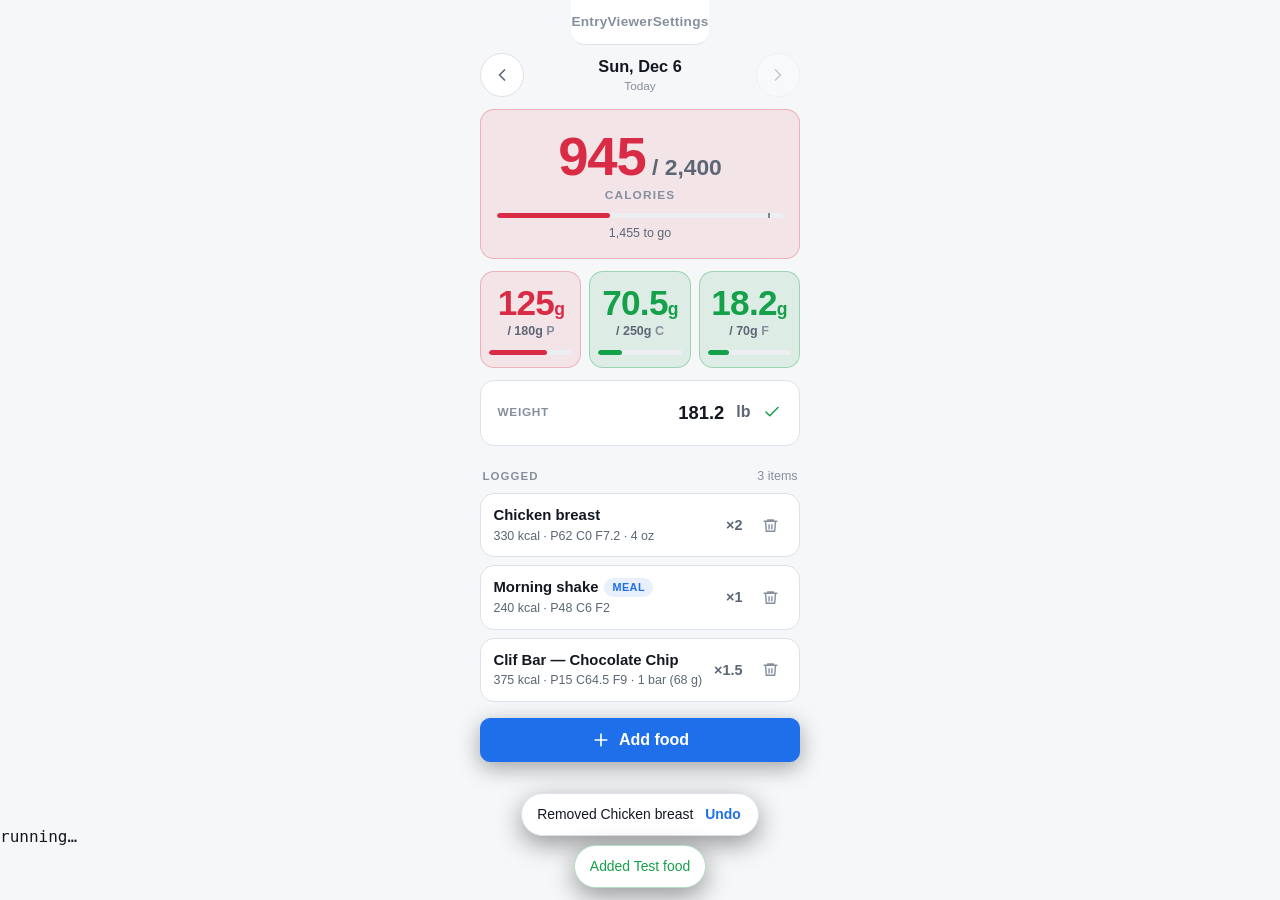
==== test/harness/index.html @ cbd040f3 "v1" ====
<!doctype html>
<html lang="en">
<head>
<meta charset="utf-8">
<title>Macro Tracker — UI harness</title>
<link rel="stylesheet" href="../../css/app.css">
<script type="importmap">
{ "imports": {
    "/js/firebase.js": "/test/harness/mock-firebase.js",
    "/js/store.js":    "/test/harness/mock-store.js"
} }
</script>
</head>
<body>
<div id="app"><main id="view" class="view"></main>
  <nav id="tabbar" class="tabbar">
    <a class="tab" href="#/entry" data-tab="entry"><span>Entry</span></a>
    <a class="tab" href="#/viewer" data-tab="viewer"><span>Viewer</span></a>
    <a class="tab" href="#/settings" data-tab="settings"><span>Settings</span></a>
  </nav>
</div>
<div id="sheet-root"></div>
<div id="toast-root" class="toast-root"></div>
<pre id="report">running…</pre>

<script type="module">
const errors = [];
addEventListener('error', (e) => errors.push(`error: ${e.message} @ ${e.filename}:${e.lineno}`));
addEventListener('unhandledrejection', (e) => errors.push(`unhandled rejection: ${e.reason?.message || e.reason}`));
const origErr = console.error;
console.error = (...a) => { errors.push('console.error: ' + a.map(String).join(' ')); origErr(...a); };

const results = [];
const check = (name, fn) => {
  try { const v = fn(); results.push(`${v ? 'PASS' : 'FAIL'}  ${name}`); return v; }
  catch (err) { results.push(`FAIL  ${name} — threw: ${err.message}`); return false; }
};
const sleep = (ms) => new Promise((r) => setTimeout(r, ms));

const { setState, getState } = await import('../../js/state.js');
const mockStore = await import('/js/store.js');

setState({
  user: { uid: 'test-uid', email: 'you@example.com', providerData: [{ providerId: 'google.com' }] },
  profile: mockStore.blankProfile(),
  dayKey: (await import('../../js/dates.js')).localDayKey(new Date(), 'America/Chicago'),
  today: { date: 'x', weightLb: 182.4, entries: mockStore.ENTRIES,
           totals: (await import('../../js/macros.js')).sumEntries(mockStore.ENTRIES) },
  foods: mockStore.FOODS, meals: mockStore.MEALS, ready: true, pending: false,
});

const view = document.getElementById('view');
const text = () => view.textContent.replace(/\s+/g, ' ');

/* ---------------- Entry page ---------------- */
const entry = (await import('../../js/ui/entryPage.js')).render(view);
await sleep(120);
check('entry: renders the calorie total (945)', () => text().includes('945'));
check('entry: shows the calorie target alongside it', () => text().includes('/ 2,400'));
check('entry: shows protein total 125g', () => /125(\.0)?g/.test(text()));
check('entry: shows protein target', () => text().includes('180g'));
check('entry: shows carb target', () => text().includes('250g'));
check('entry: shows fat target', () => text().includes('70g'));
check('entry: protein under target is red', () =>
  view.querySelectorAll('.macro-tile')[0].className.includes('goal-miss'));
check('entry: carbs under ceiling is green', () =>
  view.querySelectorAll('.macro-tile')[1].className.includes('goal-hit'));
check('entry: calories outside band is red', () =>
  view.querySelector('.kcal-card').className.includes('goal-miss'));
check('entry: weight input prefilled', () => view.querySelector('#weight-in').value === '182.4');
check('entry: all three items listed', () => view.querySelectorAll('.entry').length === 3);
check('entry: meal-sourced item carries a chip', () => !!view.querySelector('.entry .chip'));
check('entry: newest item is first', () =>
  view.querySelectorAll('.entry .name')[0].textContent.includes('Chicken'));
check('entry: Add food button present', () => !!view.querySelector('.addbar button'));

/* deleting an item calls the store */
view.querySelector('.entry .del').click();
await sleep(150);
check('entry: delete calls removeEntry', () => mockStore.calls.some((c) => c.name === 'removeEntry'));
check('entry: delete offers an Undo', () => document.querySelector('#toast-root button')?.textContent === 'Undo');

/* weight edit debounces then saves */
const w = view.querySelector('#weight-in');
w.value = '181.2'; w.dispatchEvent(new Event('input')); w.dispatchEvent(new Event('blur'));
await sleep(200);
check('entry: weight edit calls setWeight', () => mockStore.calls.some((c) => c.name === 'setWeight' && c.args[2] === 181.2));

/* ---------------- Add-food sheet ---------------- */
const { openAddFood } = await import('../../js/ui/addFoodSheet.js');
const sheet = openAddFood();
await sleep(80);
const sheetText = () => document.querySelector('.sheet').textContent.replace(/\s+/g, ' ');
check('sheet: opens with four tabs', () => document.querySelectorAll('.sheet .tabs button').length === 4);
check('sheet: Recent is the default tab', () =>
  document.querySelector('.sheet .tabs button[aria-selected="true"]')?.textContent === 'Recent');
check('sheet: lists saved foods', () => sheetText().includes('Clif Bar'));

document.querySelectorAll('.sheet .tabs button')[3].click();   // Manual
await sleep(60);
check('sheet: manual tab has the four macro fields', () =>
  document.querySelectorAll('.sheet .macro-inputs input').length === 4);
check('sheet: manual tab has the Atwater button', () => sheetText().includes('4P + 4C + 9F'));

/* the kJ warning must fire */
const [mp, mc, mf, mk] = document.querySelectorAll('.sheet .macro-inputs input');
mp.value = '10'; mc.value = '43'; mf.value = '6'; mk.value = '1160';
mk.dispatchEvent(new Event('input'));
await sleep(40);
check('sheet: flags a kilojoule figure', () =>
  !document.querySelector('.sheet .alert-warn').hidden &&
  document.querySelector('.sheet .alert-warn').textContent.includes('kilojoules'));

/* manual -> confirm -> add */
document.querySelector('.sheet input[type=text]').value = 'Test food';
mk.value = '266'; mk.dispatchEvent(new Event('input'));
document.querySelector('.sheet-foot button').click();
await sleep(80);
check('sheet: confirm screen shows a servings stepper', () => !!document.querySelector('.sheet .stepper'));
check('sheet: confirm screen previews the macros', () => !!document.querySelector('.sheet .preview'));
document.querySelectorAll('.sheet .quick button')[2].click();   // 1.5 servings
await sleep(40);
check('sheet: 1.5 servings scales calories to 399', () =>
  document.querySelector('.sheet .preview').textContent.includes('399'));
document.querySelector('.sheet-foot button').click();
await sleep(120);
check('sheet: adding calls addEntry with 1.5 servings', () => {
  const c = mockStore.calls.findLast((x) => x.name === 'addEntry');
  return c && c.args[2].servings === 1.5 && c.args[2].kcal === 266;
});
check('sheet: closes after adding', () => !document.querySelector('.sheet'));

/* ---------------- Meals ---------------- */
const sheet2 = openAddFood();
await sleep(60);
document.querySelectorAll('.sheet .tabs button')[2].click();    // Meals
await sleep(60);
check('meals: saved meal listed with totals', () => sheetText().includes('Morning shake') && sheetText().includes('240'));
document.querySelector('.sheet .list-row button').click();
await sleep(120);
check('meals: adding a meal is ONE write of all items', () => {
  const c = mockStore.calls.findLast((x) => x.name === 'addEntries');
  return c && c.args[2].length === 1 && c.args[2][0].servings === 2 && c.args[2][0].mealId === 'm_1';
});

const { openMealEditor } = await import('../../js/ui/mealEditor.js');
openMealEditor(mockStore.MEALS[0]);
await sleep(80);
check('meal editor: loads the meal name', () => document.querySelector('.sheet input[type=text]').value === 'Morning shake');
check('meal editor: shows meal totals', () => document.querySelector('.sheet .preview').textContent.includes('240'));
document.querySelectorAll('.sheet .stepper button')[1].click();  // +0.25
await sleep(40);
check('meal editor: bumping servings recomputes totals', () =>
  document.querySelector('.sheet .preview').textContent.includes('270'));
document.querySelector('.sheet-foot .btn-primary').click();
await sleep(100);
check('meal editor: save calls saveMeal', () => mockStore.calls.some((c) => c.name === 'saveMeal'));

entry.destroy();

/* ---------------- Viewer ---------------- */
location.hash = '#/viewer';
const viewer = (await import('../../js/ui/viewerPage.js')).render(view);
await sleep(2500);   // Chart.js comes from a CDN
check('viewer: range selector has five options', () => view.querySelectorAll('.segmented button').length === 5);
check('viewer: summary stats rendered', () => view.querySelectorAll('.stat').length >= 4);
check('viewer: three charts drawn', () => view.querySelectorAll('canvas').length === 3);
check('viewer: canvases have real pixels', () =>
  Array.from(view.querySelectorAll('canvas')).every((c) => c.width > 10 && c.height > 10));
check('viewer: weight change stat present', () => text().includes('Weight change') || text().includes('Latest weight'));
view.querySelectorAll('.segmented button')[3].click();   // 1y -> forces weekly aggregation
await sleep(2000);
check('viewer: long range aggregates into buckets', () => text().includes('averaged per'));
view.querySelectorAll('.segmented button')[1].click();   // back to 30d
await sleep(2000);
check('viewer: shows the fitted trend rate', () => text().includes('lb/mo'));
check('viewer: shows the target rate stat', () => text().includes('Target rate') && text().includes('-2 lb/mo'));
viewer.destroy();
check('viewer: destroy tears down chart instances', () => true);

/* ---------------- Settings ---------------- */
location.hash = '#/settings';
const settings = (await import('../../js/ui/settingsPage.js')).render(view);
await sleep(200);
check('settings: four target inputs', () => view.querySelectorAll('.card input[type=number]').length >= 4);
check('settings: goal-mode selects present', () => view.querySelectorAll('.card select').length === 4);
check('settings: shows the user id', () => text().includes('test-uid'));
check('settings: offers to set a password', () => text().includes('Set a password'));
check('settings: has a timezone field', () => text().includes('Timezone'));
check('settings: has the weight-goal target', () => text().includes('Target change') && text().includes('lb/mo'));
const gainIn = Array.from(view.querySelectorAll('input[type=number]')).find(i => i.value === '-2');
check('settings: target-gain input prefilled from profile', () => !!gainIn);
if (gainIn) { gainIn.value = '1.5'; gainIn.dispatchEvent(new Event('input')); }
await sleep(900);
check('settings: editing target gain saves it', () =>
  mockStore.calls.some((c) => c.name === 'saveProfile' && c.args[1]?.targetGainLbPerMonth === 1.5));
check('settings: has an export button', () => text().includes('Export everything'));
const tgt = view.querySelector('.card input[type=number]');
tgt.value = '2500'; tgt.dispatchEvent(new Event('input'));
await sleep(900);
check('settings: editing a target saves it', () =>
  mockStore.calls.some((c) => c.name === 'saveProfile' && c.args[1]?.targets?.kcal === 2500));
settings.destroy();

/* ---------------- report ---------------- */
const failed = results.filter((r) => r.startsWith('FAIL'));
const report = [
  ...results,
  '',
  `${results.length - failed.length} passed, ${failed.length} failed`,
  errors.length ? '\nRUNTIME ERRORS:\n' + errors.join('\n') : '\nno runtime errors',
].join('\n');
document.getElementById('report').textContent = report;
document.title = failed.length || errors.length ? 'HARNESS-FAIL' : 'HARNESS-OK';
</script>
</body>
</html>
---- css/app.css ----
/* ============================================================
   Macro Tracker — app.css
   Mobile-first. Dark by default, light when the OS asks for it.
   ============================================================ */

:root {
  --bg:        #0f1115;
  --bg-raise:  #171a21;
  --bg-sunken: #0b0d11;
  --line:      #262b35;
  --line-soft: #1d222b;
  --text:      #e8ecf2;
  --text-dim:  #9aa4b2;
  --text-faint:#6b7382;

  --good:      #22c55e;
  --good-bg:   rgba(34, 197, 94, 0.13);
  --good-line: rgba(34, 197, 94, 0.38);
  --bad:       #f0475f;
  --bad-bg:    rgba(240, 71, 95, 0.12);
  --bad-line:  rgba(240, 71, 95, 0.34);

  --accent:    #3884ff;
  --accent-bg: rgba(56, 132, 255, 0.14);
  --warn:      #f5a524;

  --p-color:   #22c55e;
  --c-color:   #3884ff;
  --f-color:   #f5a524;

  --radius:    14px;
  --radius-sm: 10px;
  --pad:       16px;
  --tap:       44px;

  --safe-b: env(safe-area-inset-bottom, 0px);
  --safe-t: env(safe-area-inset-top, 0px);
  --tabbar-h: calc(56px + var(--safe-b));

  color-scheme: dark;
}

@media (prefers-color-scheme: light) {
  :root {
    --bg:        #f6f7f9;
    --bg-raise:  #ffffff;
    --bg-sunken: #eceef2;
    --line:      #dde1e8;
    --line-soft: #e8ebf0;
    --text:      #131720;
    --text-dim:  #5c6675;
    --text-faint:#868f9d;
    --good:      #15a04a;
    --good-bg:   rgba(21, 160, 74, 0.11);
    --good-line: rgba(21, 160, 74, 0.32);
    --bad:       #d92b45;
    --bad-bg:    rgba(217, 43, 69, 0.09);
    --bad-line:  rgba(217, 43, 69, 0.28);
    --accent:    #1f6feb;
    --accent-bg: rgba(31, 111, 235, 0.10);
    --p-color:   #15a04a;
    --c-color:   #1f6feb;
    --f-color:   #c77700;
    color-scheme: light;
  }
}

*, *::before, *::after { box-sizing: border-box; }

html, body {
  margin: 0;
  padding: 0;
  background: var(--bg);
  color: var(--text);
  font-family: -apple-system, BlinkMacSystemFont, "Segoe UI", Roboto, Helvetica, Arial, sans-serif;
  font-size: 16px;
  line-height: 1.4;
  -webkit-font-smoothing: antialiased;
  -webkit-text-size-adjust: 100%;
}

body {
  min-height: 100dvh;
  overscroll-behavior-y: contain;
}

button, input, select, textarea {
  font: inherit;
  font-size: 16px;               /* < 16px makes iOS zoom on focus */
  color: inherit;
  font-family: inherit;
}

button { touch-action: manipulation; cursor: pointer; }

a { color: var(--accent); text-decoration: none; }

h1, h2, h3, p { margin: 0; }

svg { fill: none; stroke: currentColor; stroke-width: 2; stroke-linecap: round; stroke-linejoin: round; }

.tnum { font-variant-numeric: tabular-nums; }

[hidden] { display: none !important; }

/* ---------- boot ---------- */

.boot {
  position: fixed; inset: 0;
  display: flex; flex-direction: column;
  align-items: center; justify-content: center; gap: 14px;
  background: var(--bg);
  z-index: 200;
}
.boot-spinner {
  width: 26px; height: 26px; border-radius: 50%;
  border: 2.5px solid var(--line);
  border-top-color: var(--accent);
  animation: spin .7s linear infinite;
}
.boot-text { color: var(--text-dim); font-size: 0.9rem; }
@keyframes spin { to { transform: rotate(360deg); } }
@media (prefers-reduced-motion: reduce) { .boot-spinner { animation-duration: 2s; } }

/* ---------- layout ---------- */

.view {
  max-width: 640px;
  margin: 0 auto;
  padding: calc(var(--safe-t) + 8px) var(--pad) calc(var(--tabbar-h) + 24px);
}

.tabbar {
  position: fixed;
  left: 0; right: 0; bottom: 0;
  display: flex;
  background: color-mix(in srgb, var(--bg-raise) 92%, transparent);
  -webkit-backdrop-filter: blur(14px);
  backdrop-filter: blur(14px);
  border-top: 1px solid var(--line);
  padding-bottom: var(--safe-b);
  z-index: 50;
}
.tab {
  flex: 1;
  min-height: var(--tap);
  display: flex; flex-direction: column;
  align-items: center; justify-content: center; gap: 2px;
  padding: 7px 0 8px;
  color: var(--text-faint);
  font-size: 0.68rem;
  font-weight: 600;
  letter-spacing: 0.02em;
  text-decoration: none;
  touch-action: manipulation;
  -webkit-tap-highlight-color: transparent;
}
.tab svg { width: 22px; height: 22px; }
.tab[aria-current="page"] { color: var(--accent); }

@media (min-width: 768px) {
  :root { --tabbar-h: 0px; }
  .tabbar {
    position: sticky; top: 0; bottom: auto;
    max-width: 640px; margin: 0 auto;
    border-top: 0; border-bottom: 1px solid var(--line);
    border-radius: 0 0 var(--radius) var(--radius);
  }
  .tab { flex-direction: row; gap: 8px; font-size: 0.85rem; padding: 12px 0; }
  .view { padding-bottom: 48px; }
  body { display: flex; flex-direction: column; }
  #app { display: flex; flex-direction: column-reverse; }
}

/* ---------- generic pieces ---------- */

.card {
  background: var(--bg-raise);
  border: 1px solid var(--line);
  border-radius: var(--radius);
  padding: var(--pad);
  margin-bottom: 12px;
}

.section-head {
  display: flex; align-items: baseline; justify-content: space-between;
  gap: 10px;
  margin: 22px 2px 8px;
}
.section-head h2 {
  font-size: 0.72rem; font-weight: 700;
  letter-spacing: 0.09em; text-transform: uppercase;
  color: var(--text-faint);
}
.section-head .meta { font-size: 0.78rem; color: var(--text-faint); }

.btn {
  min-height: var(--tap);
  display: inline-flex; align-items: center; justify-content: center; gap: 8px;
  padding: 0 18px;
  border: 1px solid var(--line);
  border-radius: var(--radius-sm);
  background: var(--bg-raise);
  color: var(--text);
  font-weight: 600;
  -webkit-tap-highlight-color: transparent;
}
.btn:active { transform: scale(0.985); }
.btn:disabled { opacity: 0.45; pointer-events: none; }
.btn-primary { background: var(--accent); border-color: var(--accent); color: #fff; }
.btn-danger  { color: var(--bad); border-color: var(--bad-line); background: var(--bad-bg); }
.btn-ghost   { background: transparent; border-color: transparent; color: var(--text-dim); }
.btn-block   { display: flex; width: 100%; }
.btn-sm      { min-height: 34px; padding: 0 12px; font-size: 0.82rem; border-radius: 8px; }

.field { display: block; margin-bottom: 14px; }
.field > span {
  display: block;
  font-size: 0.74rem; font-weight: 700; letter-spacing: 0.06em;
  text-transform: uppercase; color: var(--text-faint);
  margin-bottom: 6px;
}
.field .hint { text-transform: none; letter-spacing: 0; font-weight: 400; font-size: 0.78rem; margin-top: 6px; }

input[type="text"], input[type="email"], input[type="password"],
input[type="number"], input[type="search"], select, textarea {
  width: 100%;
  min-height: var(--tap);
  padding: 10px 12px;
  background: var(--bg-sunken);
  border: 1px solid var(--line);
  border-radius: var(--radius-sm);
  outline: none;
  -webkit-appearance: none;
  appearance: none;
}
select {
  background-image: linear-gradient(45deg, transparent 50%, var(--text-faint) 50%),
                    linear-gradient(135deg, var(--text-faint) 50%, transparent 50%);
  background-position: calc(100% - 17px) 50%, calc(100% - 12px) 50%;
  background-size: 5px 5px, 5px 5px;
  background-repeat: no-repeat;
  padding-right: 34px;
}
input:focus-visible, select:focus-visible, textarea:focus-visible, button:focus-visible, a:focus-visible {
  outline: 2px solid var(--accent);
  outline-offset: 2px;
}
input::placeholder { color: var(--text-faint); }
input[type="number"] { -moz-appearance: textfield; }
input[type="number"]::-webkit-outer-spin-button,
input[type="number"]::-webkit-inner-spin-button { -webkit-appearance: none; margin: 0; }

.row { display: flex; gap: 10px; align-items: center; }
.row-between { display: flex; gap: 10px; align-items: center; justify-content: space-between; }
.grow { flex: 1; min-width: 0; }
.muted { color: var(--text-dim); }
.faint { color: var(--text-faint); }
.small { font-size: 0.82rem; }
.tiny  { font-size: 0.74rem; }
.center { text-align: center; }
.mt  { margin-top: 12px; }
.mt-lg { margin-top: 24px; }
.wrap-anywhere { overflow-wrap: anywhere; }

.empty {
  padding: 28px 18px;
  text-align: center;
  color: var(--text-faint);
  font-size: 0.9rem;
}

.chip {
  display: inline-flex; align-items: center;
  padding: 2px 8px;
  font-size: 0.68rem; font-weight: 700;
  letter-spacing: 0.04em; text-transform: uppercase;
  border-radius: 999px;
  background: var(--accent-bg); color: var(--accent);
}

/* ---------- sign-in ---------- */

.signin {
  max-width: 400px;
  margin: 0 auto;
  padding: max(6vh, 28px) var(--pad) 40px;
}
.signin-logo {
  width: 62px; height: 62px;
  display: block; margin: 0 auto 18px;
  border-radius: 16px;
}
.signin h1 { font-size: 1.5rem; text-align: center; margin-bottom: 6px; }
.signin .sub { text-align: center; color: var(--text-dim); font-size: 0.9rem; margin-bottom: 26px; }
.divider {
  display: flex; align-items: center; gap: 12px;
  color: var(--text-faint); font-size: 0.74rem;
  letter-spacing: 0.08em; text-transform: uppercase;
  margin: 20px 0;
}
.divider::before, .divider::after {
  content: ""; flex: 1; height: 1px; background: var(--line);
}
.alert {
  padding: 11px 13px;
  border-radius: var(--radius-sm);
  font-size: 0.86rem;
  margin-bottom: 14px;
  border: 1px solid var(--bad-line);
  background: var(--bad-bg);
  color: var(--bad);
}
.alert-info { border-color: var(--line); background: var(--bg-raise); color: var(--text-dim); }
.alert-warn { border-color: rgba(245,165,36,.36); background: rgba(245,165,36,.12); color: var(--warn); }

.uid-box {
  display: flex; gap: 8px; align-items: center;
  background: var(--bg-sunken);
  border: 1px solid var(--line);
  border-radius: var(--radius-sm);
  padding: 10px 12px;
  margin: 10px 0;
}
.uid-box code {
  flex: 1; min-width: 0;
  font-family: ui-monospace, SFMono-Regular, Menlo, monospace;
  font-size: 0.78rem;
  overflow-wrap: anywhere;
  user-select: all;
  -webkit-user-select: all;
}

/* ---------- day strip ---------- */

.daystrip {
  display: flex; align-items: center; justify-content: space-between;
  gap: 8px;
  margin-bottom: 12px;
}
.daystrip .day-label { font-weight: 700; font-size: 1.02rem; }
.daystrip .day-sub { font-size: 0.74rem; color: var(--text-faint); }
.daystrip button {
  width: var(--tap); height: var(--tap);
  display: grid; place-items: center;
  border: 1px solid var(--line);
  border-radius: 50%;
  background: var(--bg-raise);
  color: var(--text-dim);
}
.daystrip button:disabled { opacity: 0.3; }
.daystrip .center-btn {
  flex: 1; width: auto; border-radius: var(--radius-sm);
  flex-direction: column; gap: 0;
  border-color: transparent; background: transparent;
  color: var(--text);
}
.daystrip svg { width: 20px; height: 20px; }

/* ---------- macro header ---------- */

.kcal-card { padding: 18px var(--pad) 16px; text-align: center; }
.kcal-value {
  font-size: clamp(2.2rem, 11vw, 3.4rem);
  font-weight: 700;
  line-height: 1.05;
  letter-spacing: -0.02em;
  font-variant-numeric: tabular-nums;
}
.kcal-value .of {
  font-size: 0.42em; font-weight: 600;
  color: var(--text-dim);
  letter-spacing: 0;
}
.kcal-unit {
  font-size: 0.74rem; font-weight: 700;
  letter-spacing: 0.1em; text-transform: uppercase;
  color: var(--text-faint);
  margin-top: 2px;
}
.kcal-note { font-size: 0.78rem; margin-top: 7px; }

.macro-grid {
  display: grid;
  grid-template-columns: repeat(3, 1fr);
  gap: 8px;
  margin-bottom: 12px;
}
.macro-tile {
  background: var(--bg-raise);
  border: 1px solid var(--line);
  border-radius: var(--radius);
  padding: 13px 8px 12px;
  text-align: center;
}
.macro-tile .val {
  font-size: clamp(1.5rem, 8vw, 2.2rem);
  font-weight: 700;
  line-height: 1.05;
  letter-spacing: -0.02em;
  font-variant-numeric: tabular-nums;
}
.macro-tile .target {
  font-size: 0.78rem;
  font-weight: 600;
  color: var(--text-dim);
  font-variant-numeric: tabular-nums;
  margin-top: 1px;
  white-space: nowrap;
}
.macro-tile .target .letter { color: var(--text-faint); font-weight: 700; }

/* goal state — applies to both the kcal card and the macro tiles */
.goal-hit  { border-color: var(--good-line); background: var(--good-bg); }
.goal-hit  .val, .goal-hit .kcal-value { color: var(--good); }
.goal-miss { border-color: var(--bad-line); background: var(--bad-bg); }
.goal-miss .val, .goal-miss .kcal-value { color: var(--bad); }
.goal-hit .bar > i  { background: var(--good); }
.goal-miss .bar > i { background: var(--bad); }

.bar {
  display: block;
  height: 5px;
  margin-top: 9px;
  border-radius: 999px;
  background: var(--bg-sunken);
  overflow: hidden;
  position: relative;
}
.bar > i {
  display: block; height: 100%;
  border-radius: 999px;
  background: var(--text-faint);
  transition: width .22s ease;
}
.bar > u {
  position: absolute; top: -2px; bottom: -2px;
  width: 2px;
  background: var(--text-dim);
  opacity: .75;
}
@media (prefers-reduced-motion: reduce) { .bar > i { transition: none; } }

/* ---------- weight row ---------- */

.weight-card { display: flex; align-items: center; gap: 12px; padding: 10px var(--pad); }
.weight-card label {
  font-size: 0.74rem; font-weight: 700;
  letter-spacing: 0.06em; text-transform: uppercase;
  color: var(--text-faint);
}
.weight-card input {
  width: 100%;
  text-align: right;
  font-size: 1.15rem;
  font-weight: 600;
  font-variant-numeric: tabular-nums;
  background: transparent;
  border: 0;
  padding: 6px 0;
  min-height: var(--tap);
}
.weight-card .unit { color: var(--text-dim); font-weight: 600; }
.save-state { width: 20px; height: 20px; flex: none; color: var(--text-faint); }
.save-state.ok { color: var(--good); }
.save-state.busy { animation: spin 1s linear infinite; }

/* ---------- entry list ---------- */

.entry-list { display: flex; flex-direction: column; gap: 8px; }

.entry {
  display: flex; align-items: center; gap: 12px;
  background: var(--bg-raise);
  border: 1px solid var(--line);
  border-radius: var(--radius);
  padding: 11px 12px;
  width: 100%;
  text-align: left;
  min-height: var(--tap);
}
.entry.selected { border-color: var(--accent); background: var(--accent-bg); }
.entry .thumb {
  width: 38px; height: 38px; flex: none;
  border-radius: 8px;
  object-fit: cover;
  background: var(--bg-sunken);
}
.entry .name {
  font-weight: 600; font-size: 0.93rem;
  display: flex; align-items: center; gap: 6px;
  overflow-wrap: anywhere;
}
.entry .sub {
  font-size: 0.78rem; color: var(--text-dim);
  font-variant-numeric: tabular-nums;
  margin-top: 2px;
}
.entry .servings {
  flex: none;
  font-weight: 700;
  font-variant-numeric: tabular-nums;
  color: var(--text-dim);
  font-size: 0.9rem;
}
.entry .del {
  flex: none;
  width: 32px; height: 32px;
  display: grid; place-items: center;
  border-radius: 8px;
  border: 0; background: transparent;
  color: var(--text-faint);
}
.entry .del svg { width: 17px; height: 17px; }

.pending {
  display: flex; align-items: center; gap: 7px;
  font-size: 0.78rem; color: var(--warn);
  padding: 8px 2px 0;
}
.pending svg { width: 14px; height: 14px; animation: spin 1.6s linear infinite; }

.addbar {
  position: sticky;
  bottom: calc(var(--tabbar-h) + 10px);
  margin-top: 16px;
  z-index: 10;
}
@media (min-width: 768px) { .addbar { bottom: 16px; } }
.addbar .btn { box-shadow: 0 6px 22px rgba(0,0,0,.35); }

/* ---------- viewer ---------- */

.segmented {
  display: flex;
  background: var(--bg-sunken);
  border: 1px solid var(--line);
  border-radius: var(--radius-sm);
  padding: 3px;
  gap: 3px;
  margin-bottom: 14px;
}
.segmented button {
  flex: 1;
  min-height: 36px;
  border: 0; border-radius: 7px;
  background: transparent;
  color: var(--text-dim);
  font-size: 0.83rem; font-weight: 600;
}
.segmented button[aria-pressed="true"] { background: var(--bg-raise); color: var(--text); box-shadow: 0 1px 3px rgba(0,0,0,.25); }

.stat-grid { display: grid; grid-template-columns: repeat(2, 1fr); gap: 8px; }
.stat {
  background: var(--bg-raise);
  border: 1px solid var(--line);
  border-radius: var(--radius-sm);
  padding: 11px 12px;
}
.stat .k {
  font-size: 0.66rem; font-weight: 700;
  letter-spacing: 0.07em; text-transform: uppercase;
  color: var(--text-faint);
}
.stat .v {
  font-size: 1.2rem; font-weight: 700;
  font-variant-numeric: tabular-nums;
  margin-top: 2px;
}
.stat .v.good { color: var(--good); }
.stat .v.bad  { color: var(--bad); }

.chart-wrap {
  position: relative;
  height: clamp(180px, 42vw, 260px);
}
.chart-wrap canvas { max-width: 100%; }

/* ---------- sheet ---------- */

.scrim {
  position: fixed; inset: 0;
  background: rgba(0,0,0,.55);
  -webkit-backdrop-filter: blur(2px);
  backdrop-filter: blur(2px);
  z-index: 100;
  animation: fade .16s ease;
}
@keyframes fade { from { opacity: 0; } }

.sheet {
  position: fixed;
  left: 0; right: 0; bottom: 0;
  max-width: 640px;
  margin: 0 auto;
  max-height: 92dvh;
  display: flex; flex-direction: column;
  background: var(--bg);
  border: 1px solid var(--line);
  border-bottom: 0;
  border-radius: 18px 18px 0 0;
  z-index: 101;
  animation: rise .2s cubic-bezier(.2,.8,.3,1);
  padding-bottom: var(--safe-b);
}
@keyframes rise { from { transform: translateY(14%); opacity: .6; } }
@media (prefers-reduced-motion: reduce) { .sheet, .scrim { animation: none; } }

.sheet-head {
  display: flex; align-items: center; gap: 10px;
  padding: 12px var(--pad);
  border-bottom: 1px solid var(--line-soft);
  flex: none;
}
.sheet-head h2 { font-size: 1.02rem; font-weight: 700; flex: 1; }
.sheet-head .btn-ghost { min-height: 36px; padding: 0 8px; }
.sheet-body {
  overflow-y: auto;
  overscroll-behavior: contain;
  -webkit-overflow-scrolling: touch;
  padding: var(--pad);
  flex: 1;
}
.sheet-foot {
  flex: none;
  padding: 12px var(--pad) 16px;
  border-top: 1px solid var(--line-soft);
  background: var(--bg);
}
.grabber {
  width: 36px; height: 4px;
  border-radius: 999px;
  background: var(--line);
  margin: 8px auto 0;
  flex: none;
}

.tabs {
  display: flex; gap: 4px;
  padding: 8px var(--pad) 0;
  border-bottom: 1px solid var(--line-soft);
  flex: none;
}
.tabs button {
  flex: 1;
  min-height: 40px;
  border: 0; background: transparent;
  color: var(--text-faint);
  font-size: 0.85rem; font-weight: 600;
  border-bottom: 2px solid transparent;
}
.tabs button[aria-selected="true"] { color: var(--text); border-bottom-color: var(--accent); }

.list-row {
  display: flex; align-items: center; gap: 11px;
  width: 100%;
  min-height: var(--tap);
  padding: 10px 11px;
  background: var(--bg-raise);
  border: 1px solid var(--line);
  border-radius: var(--radius-sm);
  text-align: left;
  margin-bottom: 7px;
}
.list-row .thumb { width: 36px; height: 36px; flex: none; border-radius: 7px; object-fit: cover; background: var(--bg-sunken); }
.list-row .name { font-weight: 600; font-size: 0.9rem; overflow-wrap: anywhere; }
.list-row .sub  { font-size: 0.76rem; color: var(--text-dim); font-variant-numeric: tabular-nums; margin-top: 1px; }

/* ---------- servings stepper ---------- */

.stepper { display: flex; align-items: center; gap: 10px; }
.stepper button {
  width: var(--tap); height: var(--tap); flex: none;
  display: grid; place-items: center;
  border: 1px solid var(--line);
  border-radius: 50%;
  background: var(--bg-raise);
  font-size: 1.3rem; font-weight: 600;
  line-height: 1;
}
.stepper input {
  flex: 1;
  text-align: center;
  font-size: 1.25rem; font-weight: 700;
  font-variant-numeric: tabular-nums;
}
.quick { display: flex; gap: 6px; flex-wrap: wrap; margin-top: 9px; }
.quick button {
  min-height: 32px; padding: 0 12px;
  border: 1px solid var(--line);
  border-radius: 999px;
  background: var(--bg-raise);
  color: var(--text-dim);
  font-size: 0.82rem; font-weight: 600;
}
.quick button[aria-pressed="true"] { background: var(--accent-bg); border-color: var(--accent); color: var(--accent); }

.macro-inputs { display: grid; grid-template-columns: repeat(2, 1fr); gap: 10px; }
.macro-inputs .field { margin-bottom: 0; }

.preview {
  display: flex; gap: 14px; justify-content: space-between;
  background: var(--bg-sunken);
  border: 1px solid var(--line);
  border-radius: var(--radius-sm);
  padding: 12px;
  margin: 12px 0;
  font-variant-numeric: tabular-nums;
}
.preview div { text-align: center; flex: 1; }
.preview .k { font-size: 0.64rem; font-weight: 700; letter-spacing: .07em; text-transform: uppercase; color: var(--text-faint); }
.preview .v { font-size: 1.05rem; font-weight: 700; margin-top: 2px; }
.preview .v.p { color: var(--p-color); }
.preview .v.c { color: var(--c-color); }
.preview .v.f { color: var(--f-color); }

/* ---------- scanner ---------- */

.scanview {
  position: fixed; inset: 0;
  background: #000;
  z-index: 120;
  display: flex; flex-direction: column;
}
.scanview video {
  position: absolute; inset: 0;
  width: 100%; height: 100%;
  object-fit: cover;
  background: #000;
}
.scan-overlay { position: absolute; inset: 0; display: flex; flex-direction: column; }
.scan-top {
  display: flex; align-items: center; gap: 10px;
  padding: calc(var(--safe-t) + 10px) 12px 10px;
  background: linear-gradient(rgba(0,0,0,.65), transparent);
  color: #fff;
}
.scan-top h2 { font-size: 0.95rem; font-weight: 600; flex: 1; }
.scan-top button { background: rgba(255,255,255,.14); border: 0; color: #fff; border-radius: 999px; min-height: 38px; padding: 0 14px; font-size: 0.85rem; font-weight: 600; }
.scan-mid { flex: 1; display: grid; place-items: center; }
.reticle {
  width: min(74vw, 330px);
  aspect-ratio: 2 / 1;
  border-radius: 12px;
  box-shadow: 0 0 0 100vmax rgba(0,0,0,.45);
  border: 2px solid rgba(255,255,255,.85);
  position: relative;
}
.reticle::after {
  content: "";
  position: absolute; left: 6%; right: 6%; top: 50%;
  height: 2px;
  background: var(--bad);
  box-shadow: 0 0 10px var(--bad);
}
.scan-bottom {
  padding: 16px 20px calc(var(--safe-b) + 22px);
  background: linear-gradient(transparent, rgba(0,0,0,.72));
  color: #fff; text-align: center;
  display: flex; flex-direction: column; gap: 12px; align-items: center;
}
.scan-bottom p { font-size: 0.86rem; color: rgba(255,255,255,.82); }
.scan-bottom .btn { background: rgba(255,255,255,.14); border-color: transparent; color: #fff; }

/* ---------- toast ---------- */

.toast-root {
  position: fixed;
  left: 12px; right: 12px;
  bottom: calc(var(--tabbar-h) + 12px);
  display: flex; flex-direction: column; gap: 8px;
  align-items: center;
  z-index: 300;
  pointer-events: none;
}
.toast {
  max-width: 460px; width: fit-content;
  display: flex; align-items: center; gap: 10px;
  padding: 11px 15px;
  border-radius: 999px;
  background: var(--bg-raise);
  border: 1px solid var(--line);
  box-shadow: 0 8px 26px rgba(0,0,0,.4);
  font-size: 0.87rem;
  pointer-events: auto;
  animation: rise .18s ease;
}
.toast.err  { border-color: var(--bad-line); color: var(--bad); }
.toast.ok   { border-color: var(--good-line); color: var(--good); }
.toast button { background: transparent; border: 0; color: var(--accent); font-weight: 700; font-size: 0.87rem; padding: 0 2px; }

/* ---------- misc ---------- */

.ios-hint {
  display: flex; gap: 10px; align-items: flex-start;
  border: 1px dashed var(--line);
  border-radius: var(--radius-sm);
  padding: 11px 12px;
  margin-bottom: 12px;
  font-size: 0.84rem;
  color: var(--text-dim);
}
.ios-hint button { background: transparent; border: 0; color: var(--text-faint); padding: 0 4px; font-size: 1.1rem; line-height: 1; }

.selectbar {
  position: sticky;
  bottom: calc(var(--tabbar-h) + 10px);
  display: flex; gap: 8px; align-items: center;
  background: var(--bg-raise);
  border: 1px solid var(--accent);
  border-radius: var(--radius);
  padding: 8px 8px 8px 14px;
  margin-top: 12px;
  box-shadow: 0 6px 22px rgba(0,0,0,.35);
  z-index: 10;
}
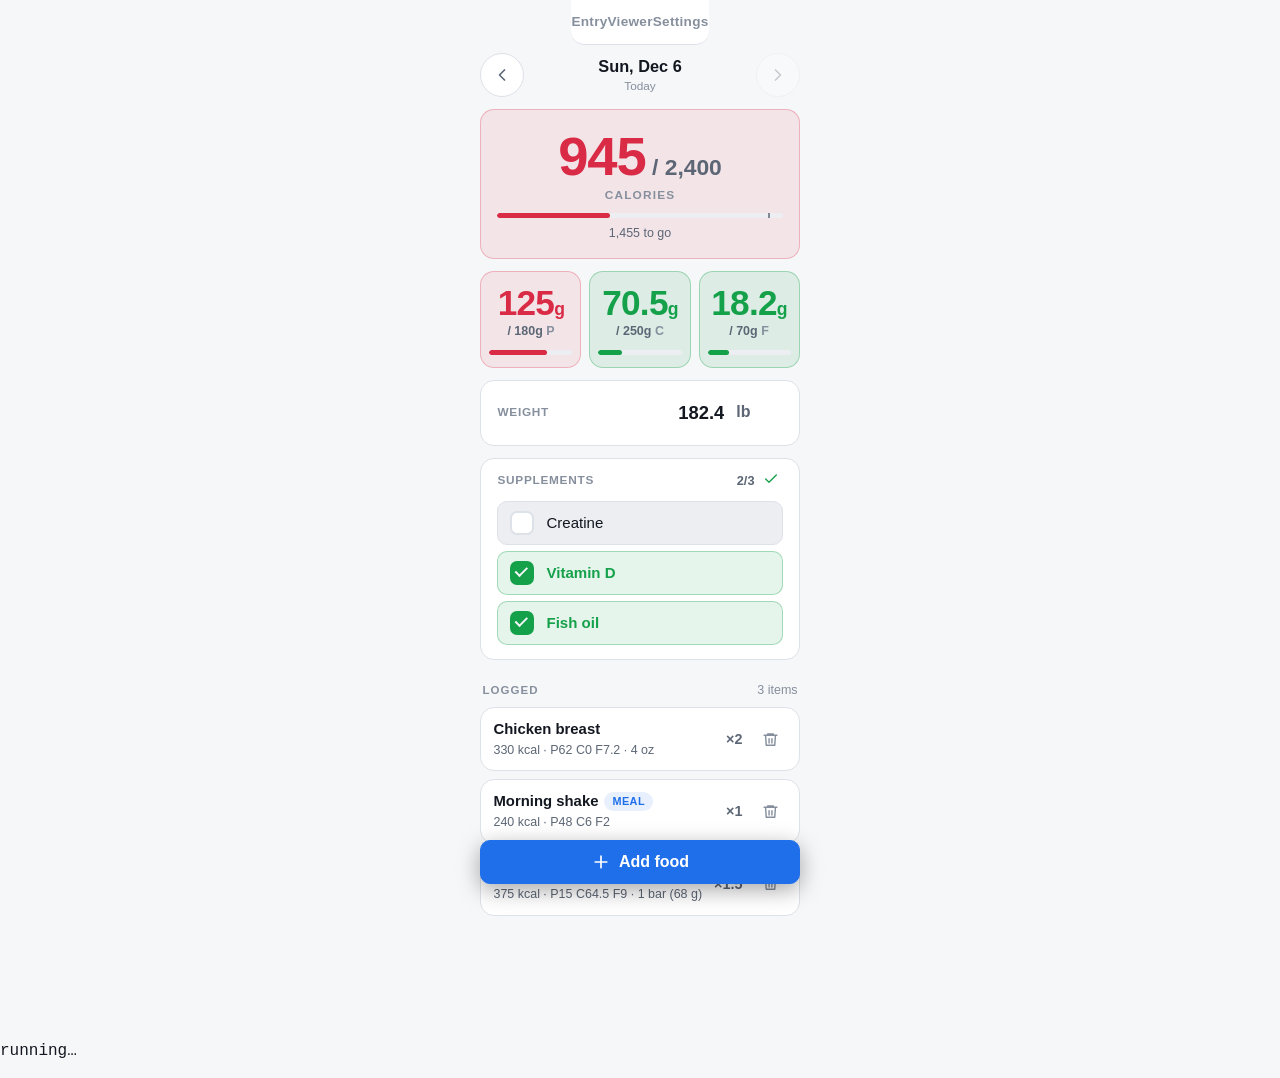
==== commit 1447c5cb: "supplement tracking" ====
--- a/test/harness/index.html
+++ b/test/harness/index.html
@@ -48,6 +48,8 @@
            totals: (await import('../../js/macros.js')).sumEntries(mockStore.ENTRIES) },
   foods: mockStore.FOODS, meals: mockStore.MEALS, ready: true, pending: false,
 });
+// today's fixture has creatine + vitamin D ticked, fish oil not
+Object.assign(getState().today, { supps: ['sup_creat', 'sup_vitd'] });
 
 const view = document.getElementById('view');
 const text = () => view.textContent.replace(/\s+/g, ' ');
@@ -74,6 +76,30 @@
   view.querySelectorAll('.entry .name')[0].textContent.includes('Chicken'));
 check('entry: Add food button present', () => !!view.querySelector('.addbar button'));
 
+/* ---------------- supplements on the Entry page ---------------- */
+check('supps: card renders one row per supplement', () => view.querySelectorAll('.supp').length === 3);
+check('supps: names shown', () => text().includes('Creatine') && text().includes('Fish oil'));
+check('supps: ticked ones are checked', () =>
+  Array.from(view.querySelectorAll('.supp input')).map(i => i.checked).join(',') === 'true,true,false');
+check('supps: counter shows 2/3', () => text().includes('2/3'));
+const fishBox = view.querySelectorAll('.supp input')[2];
+fishBox.checked = true; fishBox.dispatchEvent(new Event('change'));
+await sleep(60);
+check('supps: ticking repaints immediately', () => text().includes('3/3'));
+check('supps: full day highlights the counter', () => !!view.querySelector('.supp-count.all'));
+await sleep(700);
+check('supps: writes the whole array via setSupps', () => {
+  const c = mockStore.calls.findLast(x => x.name === 'setSupps');
+  return c && c.args[2].length === 3 && c.args[2].includes('sup_fish');
+});
+const creBox = view.querySelectorAll('.supp input')[0];
+creBox.checked = false; creBox.dispatchEvent(new Event('change'));
+await sleep(700);
+check('supps: unticking removes just that id', () => {
+  const c = mockStore.calls.findLast(x => x.name === 'setSupps');
+  return c && !c.args[2].includes('sup_creat') && c.args[2].includes('sup_fish');
+});
+
 /* deleting an item calls the store */
 view.querySelector('.entry .del').click();
 await sleep(150);
@@ -164,7 +190,9 @@
 await sleep(2500);   // Chart.js comes from a CDN
 check('viewer: range selector has five options', () => view.querySelectorAll('.segmented button').length === 5);
 check('viewer: summary stats rendered', () => view.querySelectorAll('.stat').length >= 4);
-check('viewer: three charts drawn', () => view.querySelectorAll('canvas').length === 3);
+check('viewer: four charts drawn (incl. supplements)', () => view.querySelectorAll('canvas').length === 4);
+check('viewer: supplements section present', () => text().includes('Supplements') && text().includes('out of'));
+check('viewer: all-supplements stat present', () => text().includes('All supplements'));
 check('viewer: canvases have real pixels', () =>
   Array.from(view.querySelectorAll('canvas')).every((c) => c.width > 10 && c.height > 10));
 check('viewer: weight change stat present', () => text().includes('Weight change') || text().includes('Latest weight'));
@@ -184,6 +212,35 @@
 await sleep(200);
 check('settings: four target inputs', () => view.querySelectorAll('.card input[type=number]').length >= 4);
 check('settings: goal-mode selects present', () => view.querySelectorAll('.card select').length === 4);
+
+/* supplement editor */
+check('settings: lists the supplements', () => view.querySelectorAll('.supp-edit').length === 3);
+check('settings: rows are editable by name', () =>
+  view.querySelector('.supp-edit input').value === 'Creatine');
+const addIn = Array.from(view.querySelectorAll('input[type=text]')).find(i => i.placeholder?.includes('Creatine'));
+check('settings: has an add field', () => !!addIn);
+if (addIn) {
+  addIn.value = 'Magnesium';
+  addIn.closest('.row').querySelector('button').click();
+}
+await sleep(60);
+check('settings: adding shows up immediately', () => view.querySelectorAll('.supp-edit').length === 4);
+await sleep(900);
+check('settings: adding saves the whole list', () => {
+  const c = mockStore.calls.findLast(x => x.name === 'saveProfile' && x.args[1]?.supplements);
+  return c && c.args[1].supplements.length === 4
+          && c.args[1].supplements[3].name === 'Magnesium'
+          && c.args[1].supplements[3].id.startsWith('sup_');
+});
+// reorder: move the second one up
+view.querySelectorAll('.supp-edit')[1].querySelectorAll('button')[0].click();
+await sleep(900);
+check('settings: reordering persists the new order', () => {
+  const c = mockStore.calls.findLast(x => x.name === 'saveProfile' && x.args[1]?.supplements);
+  return c && c.args[1].supplements[0].name === 'Vitamin D';
+});
+check('settings: first row cannot move up', () =>
+  view.querySelectorAll('.supp-edit')[0].querySelectorAll('button')[0].disabled);
 check('settings: shows the user id', () => text().includes('test-uid'));
 check('settings: offers to set a password', () => text().includes('Set a password'));
 check('settings: has a timezone field', () => text().includes('Timezone'));
--- a/css/app.css
+++ b/css/app.css
@@ -465,6 +465,90 @@
 .save-state.ok { color: var(--good); }
 .save-state.busy { animation: spin 1s linear infinite; }
 
+/* ---------- supplements ---------- */
+
+.supp-card { padding: 12px var(--pad) 14px; }
+
+.supp-head {
+  display: flex; align-items: center; gap: 8px;
+  margin-bottom: 10px;
+}
+.supp-title {
+  flex: 1;
+  font-size: 0.74rem; font-weight: 700;
+  letter-spacing: 0.06em; text-transform: uppercase;
+  color: var(--text-faint);
+}
+.supp-count {
+  font-size: 0.8rem; font-weight: 700;
+  color: var(--text-dim);
+}
+.supp-count.all { color: var(--good); }
+
+.supp-list { display: flex; flex-direction: column; gap: 6px; }
+
+/* The whole row is the tap target, not just the box. */
+.supp {
+  display: flex; align-items: center; gap: 12px;
+  min-height: var(--tap);
+  padding: 8px 12px;
+  border: 1px solid var(--line);
+  border-radius: var(--radius-sm);
+  background: var(--bg-sunken);
+  font-size: 0.94rem;
+  cursor: pointer;
+  touch-action: manipulation;
+  -webkit-tap-highlight-color: transparent;
+  transition: background .13s, border-color .13s;
+}
+.supp.on {
+  border-color: var(--good-line);
+  background: var(--good-bg);
+}
+.supp.on > span { color: var(--good); font-weight: 600; }
+@media (prefers-reduced-motion: reduce) { .supp { transition: none; } }
+
+/* Custom box: the native control can't be styled consistently across browsers. */
+.supp input[type="checkbox"] {
+  appearance: none; -webkit-appearance: none;
+  flex: none;
+  width: 24px; height: 24px;
+  margin: 0;
+  border: 2px solid var(--line);
+  border-radius: 7px;
+  background: var(--bg-raise);
+  display: grid; place-content: center;
+  cursor: pointer;
+}
+.supp input[type="checkbox"]::after {
+  content: "";
+  width: 12px; height: 7px;
+  border: 2px solid var(--bg);
+  border-top: 0; border-right: 0;
+  transform: rotate(-45deg) translate(1px, -2px) scale(0.6);
+  opacity: 0;
+  transition: opacity .1s, transform .1s;
+}
+.supp input[type="checkbox"]:checked {
+  background: var(--good);
+  border-color: var(--good);
+}
+.supp input[type="checkbox"]:checked::after { opacity: 1; transform: rotate(-45deg) translate(1px, -2px) scale(1); }
+.supp input[type="checkbox"]:focus-visible { outline: 2px solid var(--accent); outline-offset: 2px; }
+
+/* settings editor */
+.supp-edit-list { display: flex; flex-direction: column; gap: 8px; }
+.supp-edit {
+  display: flex; align-items: center; gap: 4px;
+}
+.supp-edit input[type="text"] { flex: 1; min-width: 0; }
+.supp-edit .btn-sm {
+  flex: none;
+  width: 34px; padding: 0;
+  min-height: 38px;
+}
+.supp-edit .btn-sm:disabled { opacity: 0.25; }
+
 /* ---------- entry list ---------- */
 
 .entry-list { display: flex; flex-direction: column; gap: 8px; }
